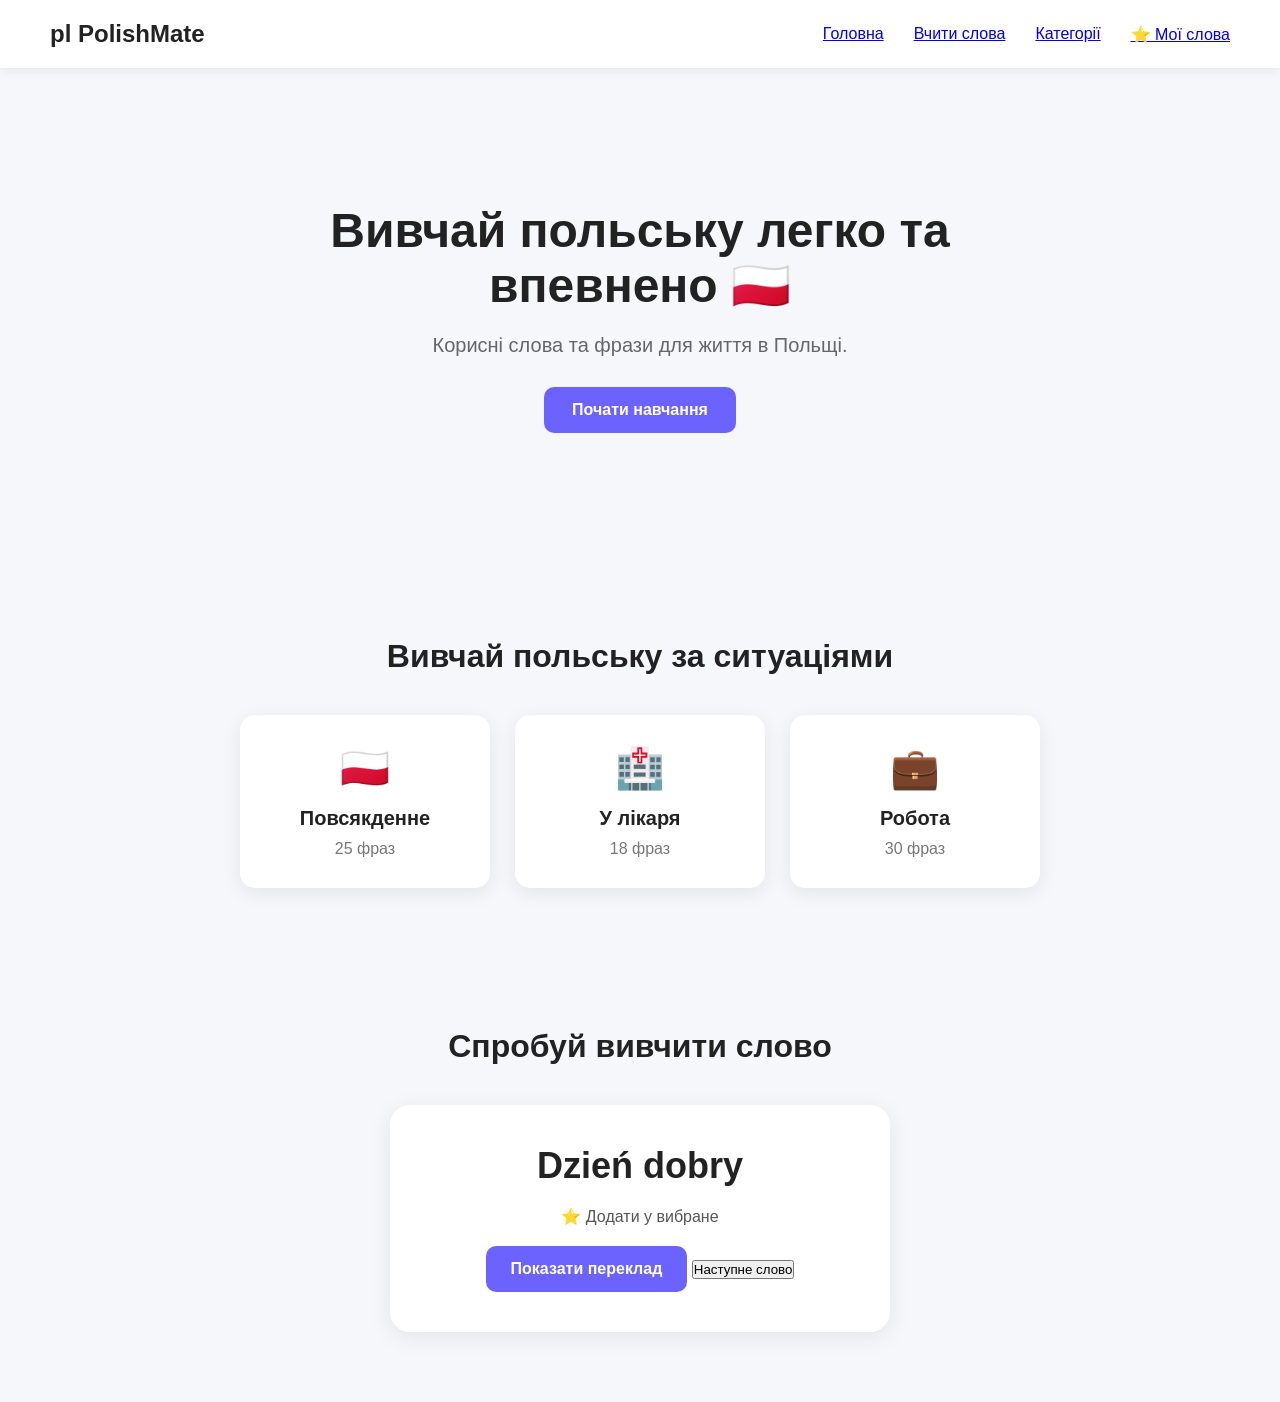
==== index.html @ 399ff8f5 "Search function" ====
<!DOCTYPE html>
<html lang="en">
<head>
    <meta charset="UTF-8">
    <meta name="viewport" content="width=device-width, initial-scale=1.0">
    <title>Document</title>

    <link rel="stylesheet" href="style.css">
</head>


</head>

<body>
    <header class="header">
        <div class="logo">
            pl PolishMate
        </div>

        <nav class="navigation">
            <a href="#">Головна</a>
            <a href="words.html">Вчити слова</a>
            <a href="#">Категорії</a>
            <a href="favorites.html">⭐ Мої слова</a>
        </nav>
    </header>
<section class="hero">

    <div class="hero-content">
        <h1>Вивчай польську легко та впевнено 🇵🇱</h1>
        <p>
            Корисні слова та фрази для життя в Польщі.
        </p>
        <a href="#" class="hero-button">
            Почати навчання
        </a>
    </div>

</section>
<section class="categories">

    <h2>Вивчай польську за ситуаціями</h2>

    <div class="category-list">

        <div class="category-card">
            <div class="category-icon">🇵🇱</div>
            <h3>Повсякденне</h3>
            <p>25 фраз</p>
        </div>

        <div class="category-card">
            <div class="category-icon">🏥</div>
            <h3>У лікаря</h3>
            <p>18 фраз</p>
        </div>

        <div class="category-card">
            <div class="category-icon">💼</div>
            <h3>Робота</h3>
            <p>30 фраз</p>
        </div>

    </div>

</section>

<section class="learning">

    <h2>Спробуй вивчити слово</h2>
    <div class="word-card">
        
        <div class="word">Dzień dobry</div>
        <div class="translation">
            Добрий день
        </div>
        <button id="favoriteWord">
    ⭐ Додати у вибране
        </button>
        <button id="showTranslation">
            Показати переклад
        </button>
        <button id="nextWord">
            Наступне слово
        </button>
        
    </div>
</section>


    <script src="main.js"></script>
</body>
</html>
---- style.css ----
*{
    margin: 0;
    padding: 0;
    box-sizing: border-box;
}

body {
    font-family: Arial, sans-serif;
    background: #f5f7fb;
    color: #222;
}

.header {
    display: flex;
    justify-content: space-between;
    align-items: center;
    padding: 20px 50px;
    background: white;
    box-shadow: 0 2px 10px rgba(0, 0, 0, 0.08);
    transition: 0.3s;
}

.logo{
    font-size: 24px;
    font-weight: bold;
}

.navigation{
    display: flex;
    gap: 30px;
}

.navigation{
    text-decoration: none;
    color: #333;
    transition: 0.2s;
}

.navigation a:hover{
    color: #ff4f81;
    font-weight: bold;
    

}

.hero {
    min-height: 500px;
    display: flex;
    justify-content: center;
    align-items: center;
    text-align: center;
    padding: 50px 20px;
}

.hero-content {
    max-width: 700px;
}

.hero h1 {
    font-size: 48px;
    margin-bottom: 20px;
}

.hero p {
    font-size: 20px;
    color: #666;
    margin-bottom: 30px;
}

.hero-button {
    display: inline-block;
    padding: 14px 28px;
    background: #6c63ff;
    color: white;
    text-decoration: none;
    border-radius: 10px;
    font-weight: bold;
    transition: 0.2s;
}

.hero-button:hover {
    transform: translateY(-2px);
}

.categories {
    padding: 70px 50px;
    text-align: center;
}

.categories h2 {
    font-size: 32px;
    margin-bottom: 40px;
}

.category-list {
    display: flex;
    justify-content: center;
    gap: 25px;
}

.category-card {
    width: 250px;
    padding: 30px;
    background: white;
    border-radius: 15px;
    box-shadow: 0 5px 20px rgba(0, 0, 0, 0.08);
    transition: 0.3s;
    cursor: pointer;
}

.category-card:hover {
    transform: translateY(-10px);
    box-shadow: 0 15px 30px rgba(0, 0, 0, 0.12);
}
.category-icon {
    font-size: 40px;
    margin-bottom: 15px;
}

.category-card h3 {
    font-size: 20px;
    margin-bottom: 10px;
}

.category-card p {
    color: #777;
}

@media (max-width: 768px) {

    .header {
        padding: 20px;
        flex-direction: column;
        gap: 20px;
    }

    .navigation {
        gap: 15px;
        flex-wrap: wrap;
        justify-content: center;
    }

    .hero h1 {
        font-size: 36px;
    }

    .categories {
        padding: 50px 20px;
    }

    .category-list {
        flex-direction: column;
        align-items: center;
    }

    .category-card {
        width: 100%;
        max-width: 350px;
    }
}

.learning {
    padding: 70px 20px;
    text-align: center;
}

.learning h2 {
    font-size: 32px;
    margin-bottom: 40px;
}

.word-card {
    max-width: 500px;
    margin: 0 auto;
    padding: 40px;
    background: white;
    border-radius: 20px;
    box-shadow: 0 5px 25px rgba(0, 0, 0, 0.08);
}

.word {
    font-size: 36px;
    font-weight: bold;
    margin-bottom: 20px;
}

.translation {
    font-size: 22px;
    color: #777;
    margin-bottom: 30px;
}

#showTranslation {
    border: none;
    padding: 14px 25px;
    background: #6c63ff;
    color: white;
    border-radius: 10px;
    font-size: 16px;
    font-weight: bold;
    cursor: pointer;
    transition: 0.2s;
}

#showTranslation:hover {
    background: #554bd8;
}

#favoriteWord {
    display: block;
    margin: 0 auto 20px;
    border: none;
    background: transparent;
    font-size: 16px;
    color: #555;
    cursor: pointer;
    transition: 0.2s;
}

#favoriteWord:hover {
    color: #ff4f81;
}

.favorites-page {
    max-width: 900px;
    margin: 0 auto;
    padding: 70px 20px;
}

.favorites-page h1 {
    text-align: center;
    font-size: 40px;
    margin-bottom: 15px;
}

.favorites-description {
    text-align: center;
    color: #777;
    margin-bottom: 40px;
}

.favorites-list {
    display: flex;
    flex-direction: column;
    gap: 15px;
}

.favorite-card {
    display: flex;
    justify-content: space-between;
    align-items: center;
    padding: 25px;
    background: white;
    border-radius: 15px;
    box-shadow: 0 5px 20px rgba(0, 0, 0, 0.08);
}

.favorite-card h2 {
    margin-bottom: 8px;
}

.favorite-card p {
    color: #777;
    font-size: 18px;
}

.favorite-card button {
    border: none;
    background: transparent;
    font-size: 20px;
    cursor: pointer;
    transition: 0.2s;
}

.favorite-card button:hover {
    transform: scale(1.2);
}

.empty-favorites {
    text-align: center;
    padding: 50px;
    background: white;
    border-radius: 20px;
}

.empty-favorites h2 {
    margin-bottom: 10px;
}

.empty-favorites p {
    color: #777;
    margin-bottom: 25px;
}

.empty-favorites a {
    display: inline-block;
    padding: 12px 25px;
    background: #6c63ff;
    color: white;
    text-decoration: none;
    border-radius: 10px;
}

.words-page {
    max-width: 900px;
    margin: 0 auto;
    padding: 70px 20px;
}

.words-page h1 {
    text-align: center;
    font-size: 40px;
    margin-bottom: 15px;
}

.words-description {
    text-align: center;
    color: #777;
    margin-bottom: 40px;
}

.search-box {
    margin-bottom: 30px;
}

.search-box input {
    width: 100%;
    padding: 16px 20px;
    border: 2px solid #eee;
    border-radius: 12px;
    font-size: 17px;
    outline: none;
    transition: 0.2s;
}

.search-box input:focus {
    border-color: #6c63ff;
}

.words-list {
    display: flex;
    flex-direction: column;
    gap: 15px;
}

.word-list-card {
    padding: 25px;
    background: white;
    border-radius: 15px;
    box-shadow: 0 5px 20px rgba(0, 0, 0, 0.08);
}

.word-list-card h2 {
    margin-bottom: 8px;
}

.word-list-card p {
    color: #777;
    font-size: 18px;
}
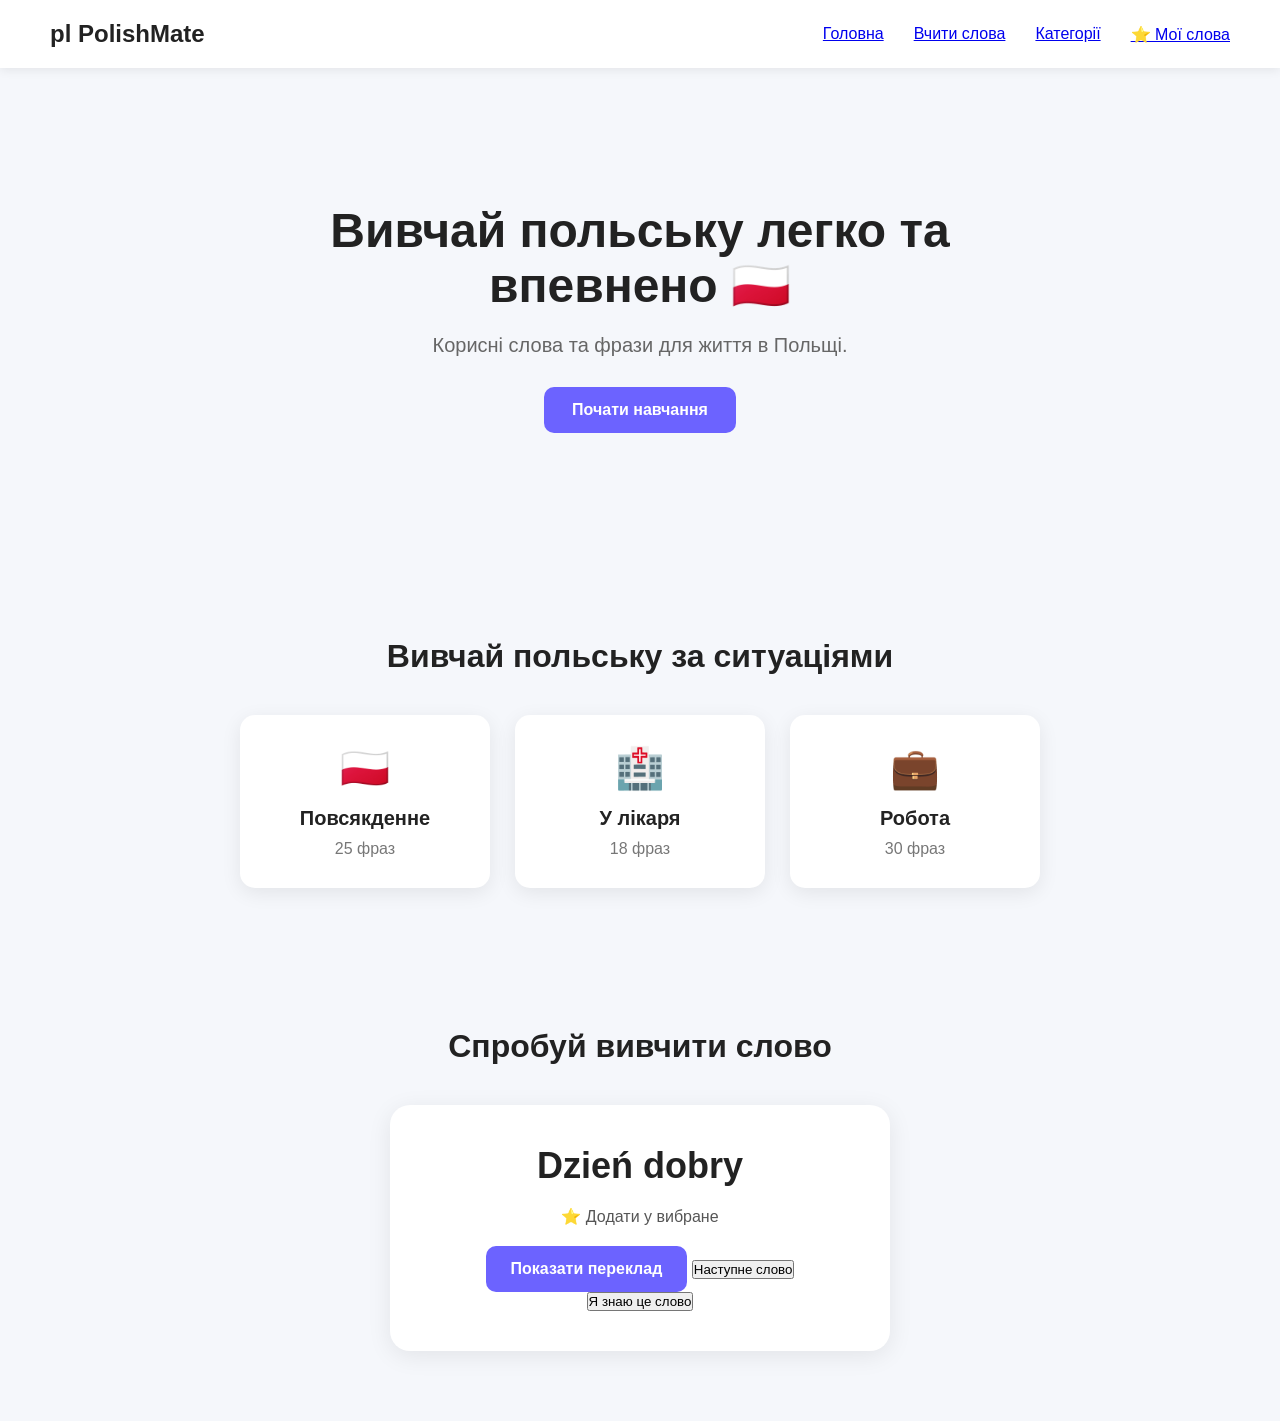
==== commit eb65709d: "Progress metre" ====
--- a/index.html
+++ b/index.html
@@ -66,7 +66,7 @@
 </section>
 
 <section class="learning">
-
+    
     <h2>Спробуй вивчити слово</h2>
     <div class="word-card">
         
@@ -83,11 +83,13 @@
         <button id="nextWord">
             Наступне слово
         </button>
-        
+        <button id="knowWord">
+        Я знаю це слово
+        </button>
     </div>
 </section>
 
+    <script src="main.js"></script>
 
-    <script src="main.js"></script>
 </body>
 </html>
--- a/style.css
+++ b/style.css
@@ -357,4 +357,27 @@
 .word-list-card p {
     color: #777;
     font-size: 18px;
+}
+.category-buttons {
+    display: flex;
+    justify-content: center;
+    flex-wrap: wrap;
+    gap: 10px;
+    margin-bottom: 30px;
+}
+
+.category-buttons button {
+    padding: 10px 18px;
+    border: none;
+    border-radius: 10px;
+    background: white;
+    color: #333;
+    cursor: pointer;
+    font-size: 15px;
+    transition: 0.2s;
+}
+
+.category-buttons button:hover {
+    background: #6c63ff;
+    color: white;
 }
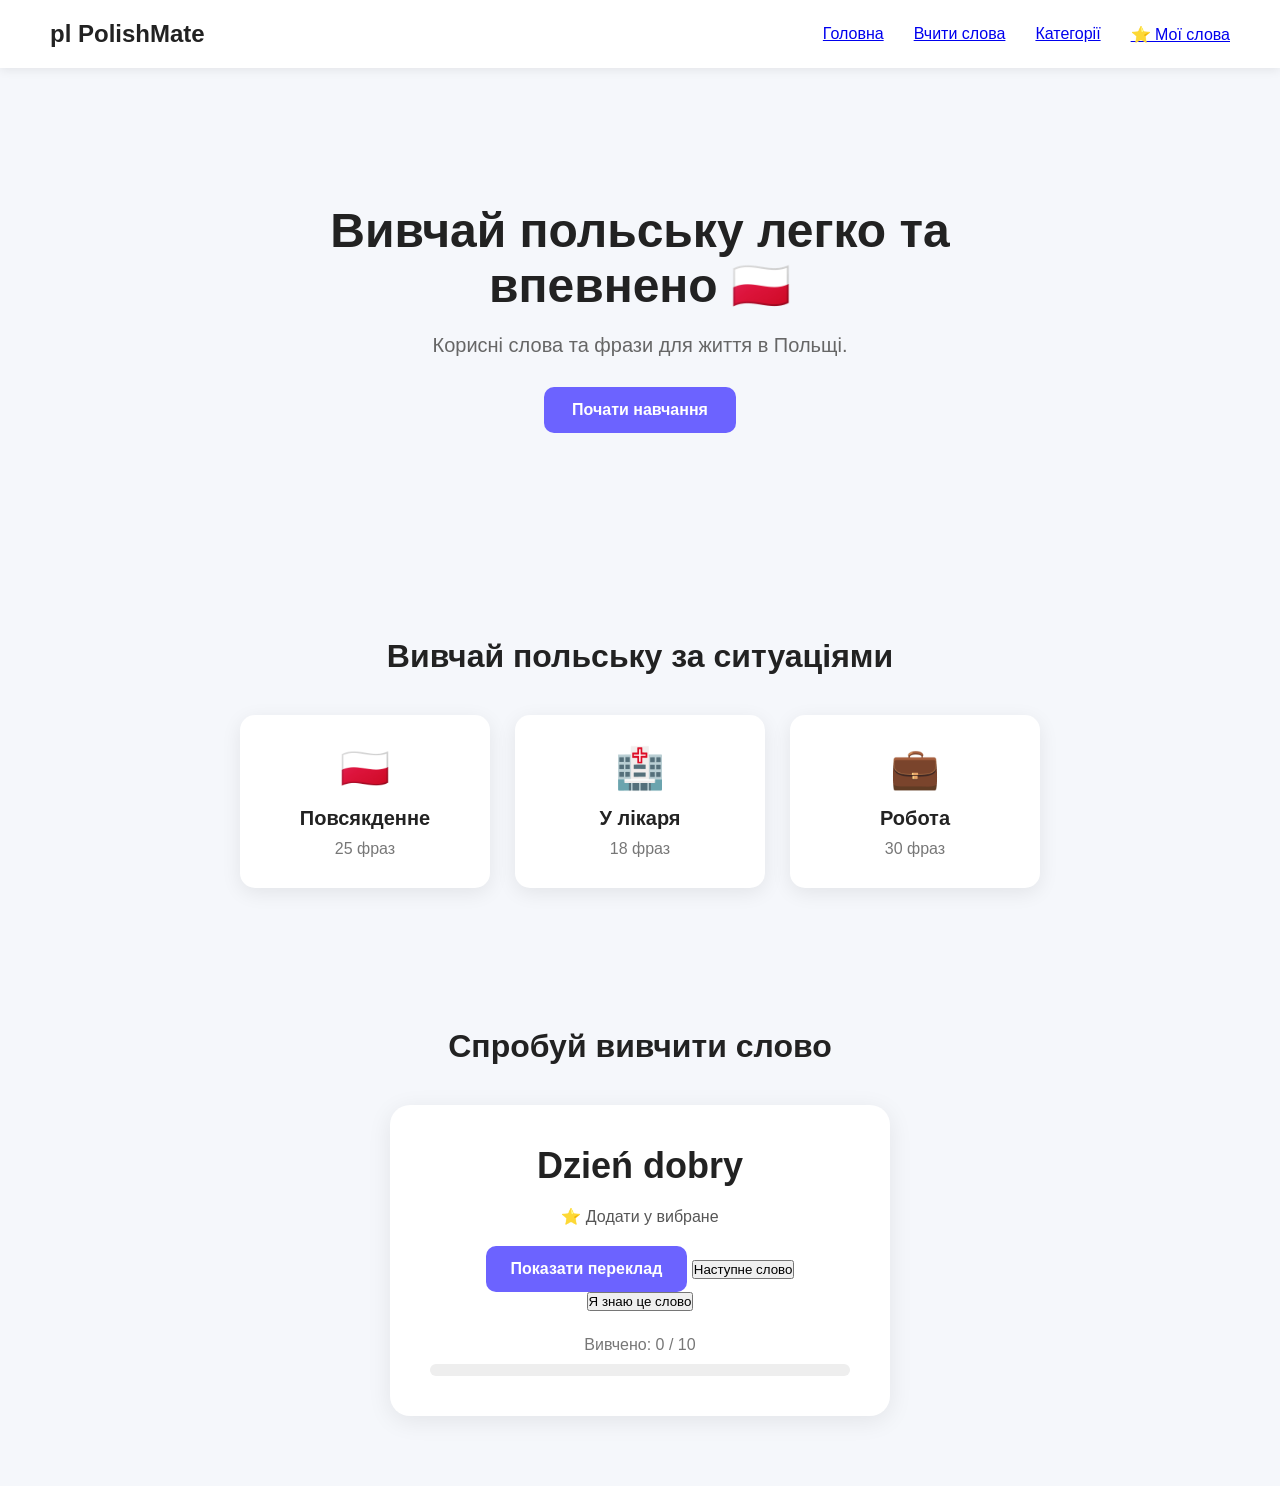
==== commit 51896d6e: "Save progress" ====
--- a/index.html
+++ b/index.html
@@ -1,14 +1,11 @@
 <!DOCTYPE html>
-<html lang="en">
+<html lang="uk">
 <head>
     <meta charset="UTF-8">
     <meta name="viewport" content="width=device-width, initial-scale=1.0">
     <title>Document</title>
 
     <link rel="stylesheet" href="style.css">
-</head>
-
-
 </head>
 
 <body>
@@ -86,6 +83,12 @@
         <button id="knowWord">
         Я знаю це слово
         </button>
+        <div class="progress">
+    Вивчено: <span id="progressCount">0</span> / 10
+</div>
+<div class="progress-bar">
+    <div id="progressFill"></div>
+</div>
     </div>
 </section>
 
--- a/style.css
+++ b/style.css
@@ -380,4 +380,27 @@
 .category-buttons button:hover {
     background: #6c63ff;
     color: white;
+}
+
+.progress {
+    margin-top: 25px;
+    color: #777;
+    font-size: 16px;
+}
+
+.progress-bar {
+    width: 100%;
+    height: 12px;
+    background: #eee;
+    border-radius: 10px;
+    overflow: hidden;
+    margin-top: 10px;
+}
+
+#progressFill {
+    width: 0%;
+    height: 100%;
+    background: #6c63ff;
+    border-radius: 10px;
+    transition: 0.3s;
 }
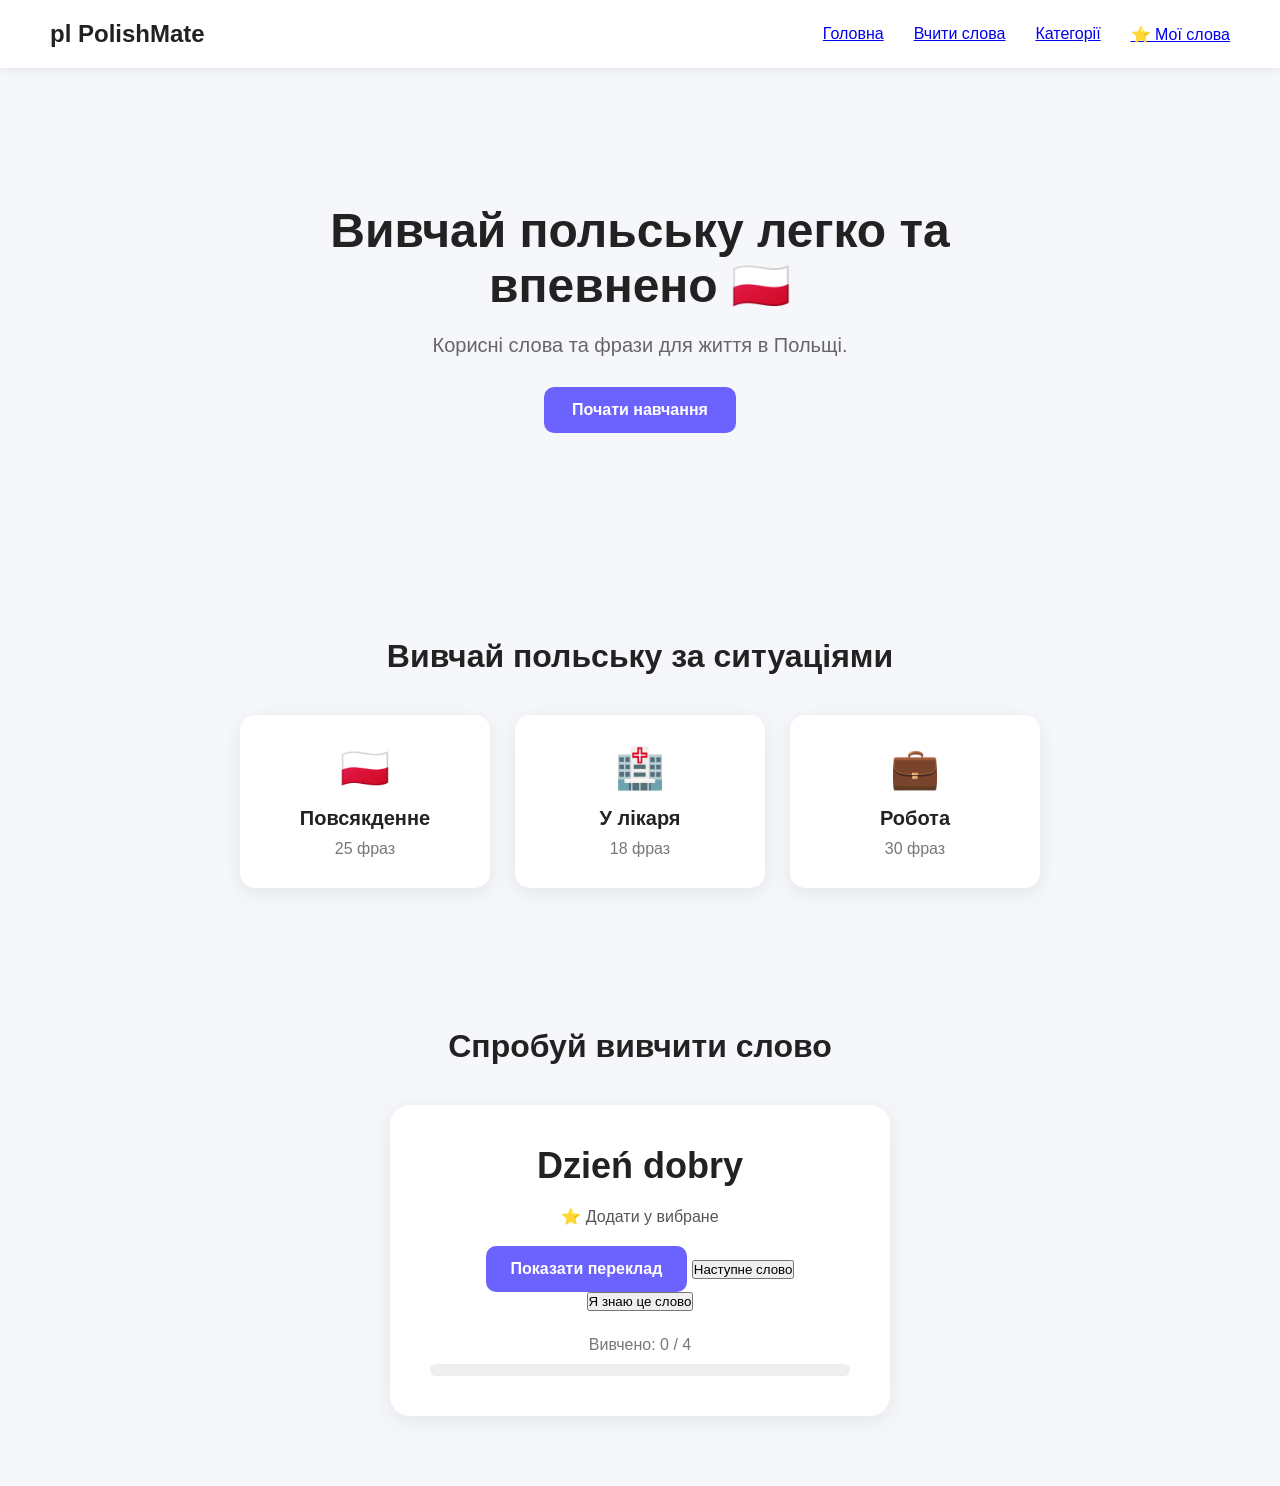
==== commit 59260dfd: "Save progress" ====
--- a/index.html
+++ b/index.html
@@ -84,7 +84,7 @@
         Я знаю це слово
         </button>
         <div class="progress">
-    Вивчено: <span id="progressCount">0</span> / 10
+    Вивчено: <span id="progressCount">0</span> / <span id="progressTotal">0</span>
 </div>
 <div class="progress-bar">
     <div id="progressFill"></div>
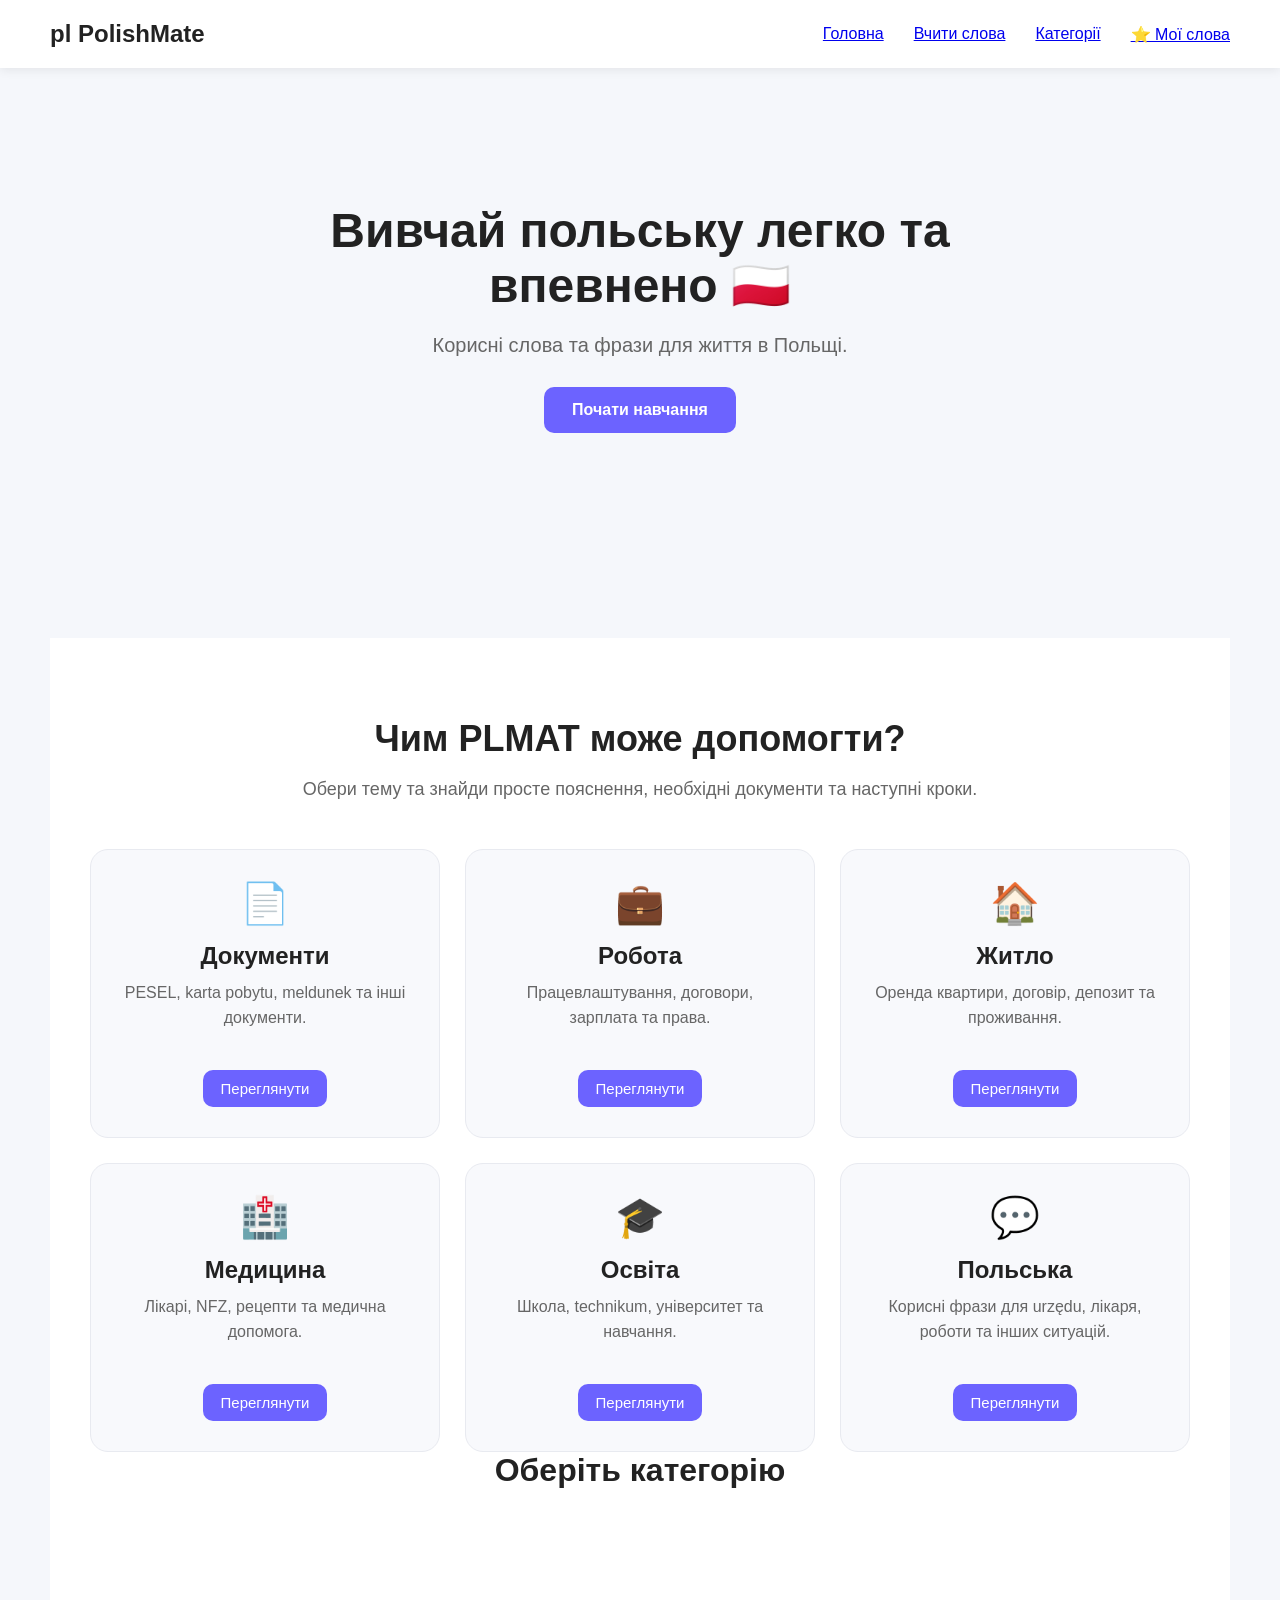
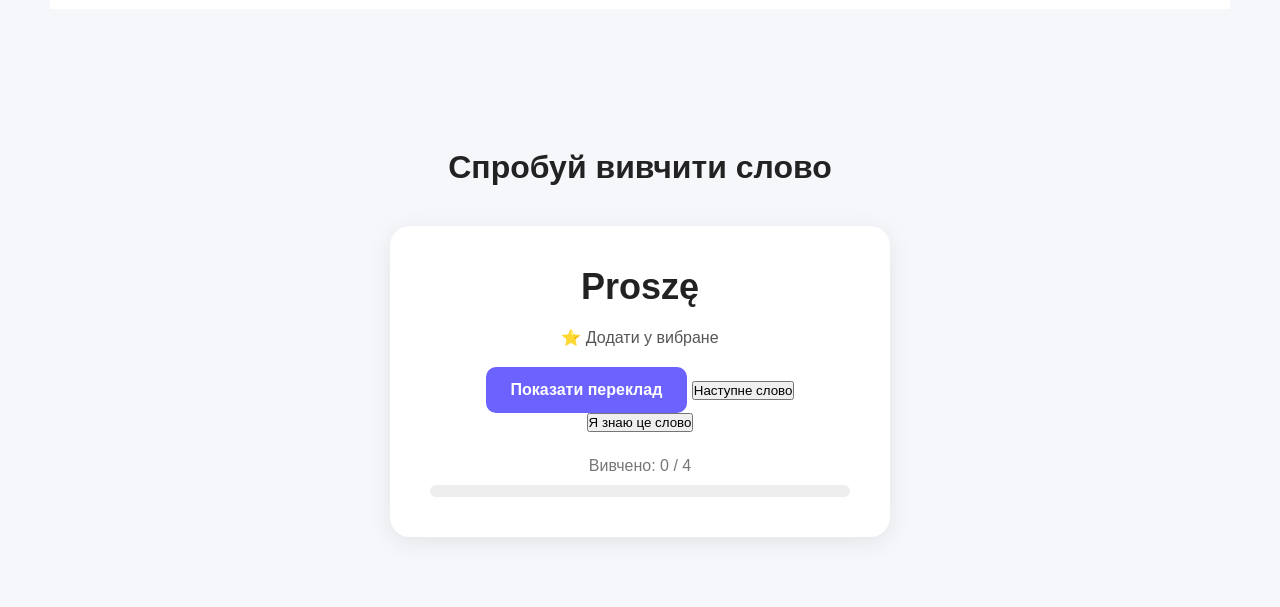
==== commit 75eb5579: "Card" ====
--- a/index.html
+++ b/index.html
@@ -35,30 +35,96 @@
 
 </section>
 <section class="categories">
+<section class="plmat-section">
+    <div class="section-header">
+        <h2>Чим PLMAT може допомогти?</h2>
 
-    <h2>Вивчай польську за ситуаціями</h2>
+        <p>
+            Обери тему та знайди просте пояснення,
+            необхідні документи та наступні кроки.
+        </p>
+    </div>
 
-    <div class="category-list">
+    <div class="plmat-categories">
 
-        <div class="category-card">
-            <div class="category-icon">🇵🇱</div>
-            <h3>Повсякденне</h3>
-            <p>25 фраз</p>
+        <div class="plmat-category" data-category="documents">
+            <div class="plmat-icon">📄</div>
+
+            <h3>Документи</h3>
+
+            <p>
+                PESEL, karta pobytu, meldunek та інші документи.
+            </p>
+
+            <button>Переглянути</button>
         </div>
 
-        <div class="category-card">
-            <div class="category-icon">🏥</div>
-            <h3>У лікаря</h3>
-            <p>18 фраз</p>
+
+        <div class="plmat-category" data-category="work">
+            <div class="plmat-icon">💼</div>
+
+            <h3>Робота</h3>
+
+            <p>
+                Працевлаштування, договори, зарплата та права.
+            </p>
+
+            <button>Переглянути</button>
         </div>
 
-        <div class="category-card">
-            <div class="category-icon">💼</div>
-            <h3>Робота</h3>
-            <p>30 фраз</p>
+
+        <div class="plmat-category" data-category="housing">
+            <div class="plmat-icon">🏠</div>
+
+            <h3>Житло</h3>
+
+            <p>
+                Оренда квартири, договір, депозит та проживання.
+            </p>
+
+            <button>Переглянути</button>
+        </div>
+
+
+        <div class="plmat-category" data-category="medicine">
+            <div class="plmat-icon">🏥</div>
+
+            <h3>Медицина</h3>
+
+            <p>
+                Лікарі, NFZ, рецепти та медична допомога.
+            </p>
+
+            <button>Переглянути</button>
+        </div>
+        <div class="plmat-category" data-category="education">
+            <div class="plmat-icon">🎓</div>
+            <h3>Освіта</h3>
+            <p>
+                Школа, technikum, університет та навчання.
+            </p>
+            <button>Переглянути</button>
+        </div>
+        <div class="plmat-category" data-category="polish">
+            <div class="plmat-icon">💬</div>
+            <h3>Польська</h3>
+            <p>
+                Корисні фрази для urzędu, лікаря, роботи та інших ситуацій.
+            </p>
+            <button>Переглянути</button>
         </div>
 
     </div>
+    <section class="topics-section">
+    <div class="topics-container">
+
+        <h2 id="topicsTitle">Оберіть категорію</h2>
+
+        <div id="topicsList" class="topics-list"></div>
+
+    </div>
+</section>
+</section>
 
 </section>
 
@@ -91,7 +157,7 @@
 </div>
     </div>
 </section>
-
+    <script src="topics.js"></script>
     <script src="main.js"></script>
 
 </body>
--- a/style.css
+++ b/style.css
@@ -403,4 +403,101 @@
     background: #6c63ff;
     border-radius: 10px;
     transition: 0.3s;
+}
+
+.plmat-section {
+    padding: 80px 40px;
+    background: #ffffff;
+}
+
+.section-header {
+    max-width: 700px;
+    margin: 0 auto 45px;
+    text-align: center;
+}
+
+.section-header h2 {
+    font-size: 36px;
+    margin-bottom: 15px;
+}
+
+.section-header p {
+    font-size: 18px;
+    color: #666;
+    line-height: 1.6;
+}
+
+.plmat-categories {
+    max-width: 1200px;
+    margin: 0 auto;
+    display: grid;
+    grid-template-columns: repeat(3, 1fr);
+    gap: 25px;
+}
+
+.plmat-category {
+    padding: 30px;
+    background: #f8f9fc;
+    border-radius: 18px;
+    border: 1px solid #e8eaf0;
+    transition: transform 0.2s ease,
+                box-shadow 0.2s ease;
+}
+
+.plmat-category:hover {
+    transform: translateY(-4px);
+    box-shadow: 0 8px 25px rgba(0, 0, 0, 0.08);
+}
+
+.plmat-icon {
+    font-size: 40px;
+    margin-bottom: 15px;
+}
+
+.plmat-category h3 {
+    font-size: 24px;
+    margin-bottom: 10px;
+}
+
+.plmat-category p {
+    color: #666;
+    line-height: 1.6;
+    min-height: 75px;
+}
+
+.plmat-category button {
+    margin-top: 15px;
+    padding: 10px 18px;
+    border: none;
+    border-radius: 10px;
+    background: #6c63ff;
+    color: white;
+    font-size: 15px;
+    cursor: pointer;
+}
+
+.plmat-category button:hover {
+    opacity: 0.9;
+}
+
+
+@media (max-width: 900px) {
+    .plmat-categories {
+        grid-template-columns: repeat(2, 1fr);
+    }
+}
+
+
+@media (max-width: 600px) {
+    .plmat-section {
+        padding: 60px 20px;
+    }
+
+    .plmat-categories {
+        grid-template-columns: 1fr;
+    }
+
+    .section-header h2 {
+        font-size: 30px;
+    }
 }
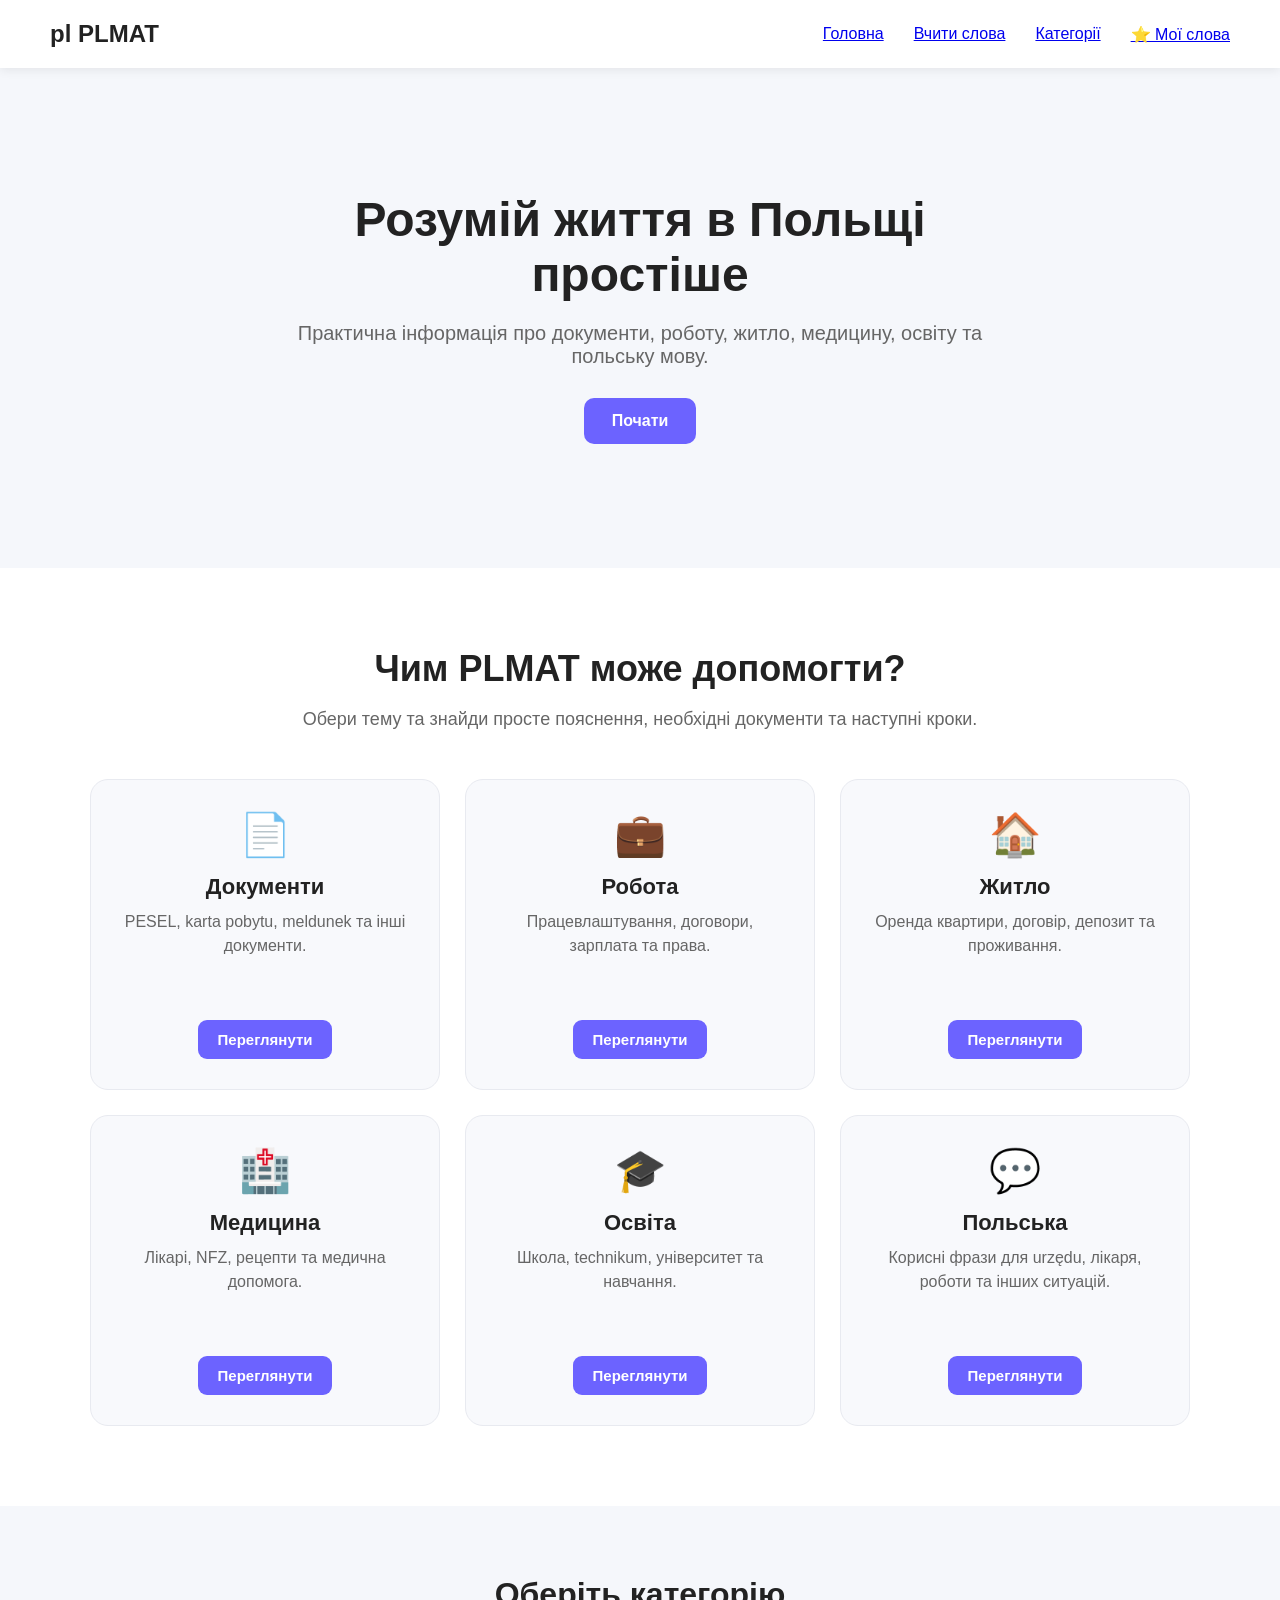
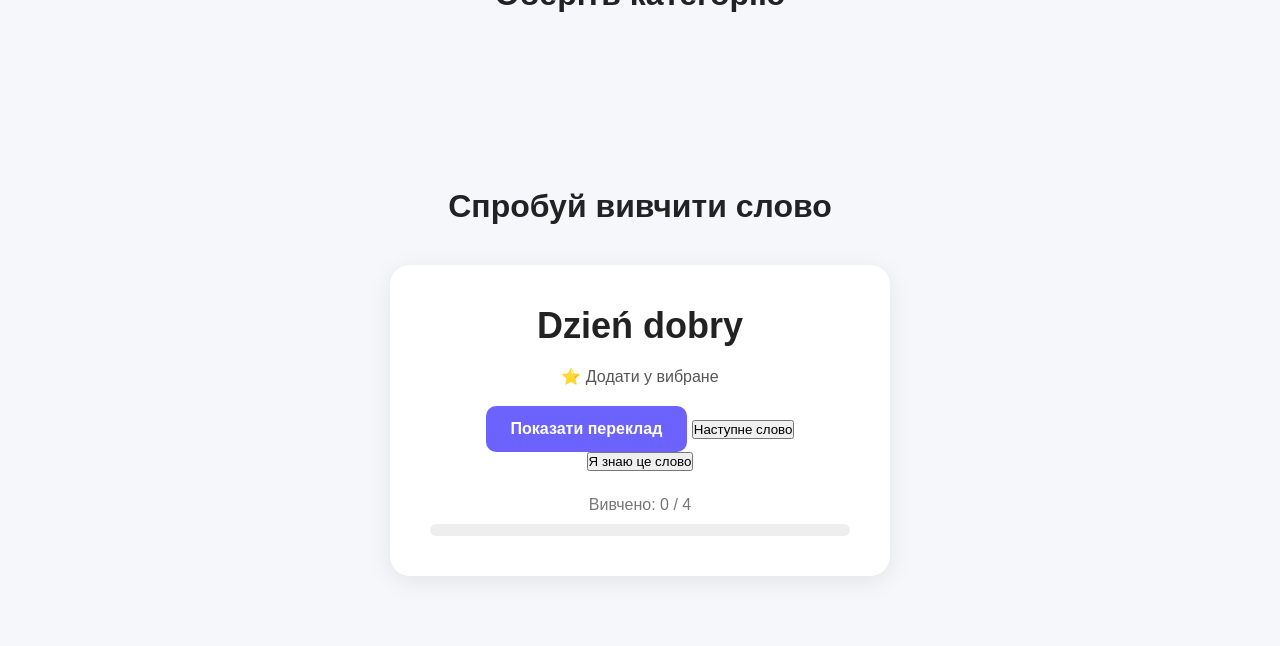
==== commit c774bba8: "Modification" ====
--- a/index.html
+++ b/index.html
@@ -3,162 +3,203 @@
 <head>
     <meta charset="UTF-8">
     <meta name="viewport" content="width=device-width, initial-scale=1.0">
-    <title>Document</title>
-
+    <title>PLMAT — допомога в Польщі</title>
     <link rel="stylesheet" href="style.css">
 </head>
-
 <body>
     <header class="header">
         <div class="logo">
-            pl PolishMate
-        </div>
-
+            pl PLMAT
+        </div>
         <nav class="navigation">
             <a href="#">Головна</a>
             <a href="words.html">Вчити слова</a>
-            <a href="#">Категорії</a>
+            <a href="#plmat">Категорії</a>
             <a href="favorites.html">⭐ Мої слова</a>
         </nav>
     </header>
-<section class="hero">
-
-    <div class="hero-content">
-        <h1>Вивчай польську легко та впевнено 🇵🇱</h1>
-        <p>
-            Корисні слова та фрази для життя в Польщі.
-        </p>
-        <a href="#" class="hero-button">
-            Почати навчання
-        </a>
-    </div>
-
-</section>
-<section class="categories">
-<section class="plmat-section">
-    <div class="section-header">
-        <h2>Чим PLMAT може допомогти?</h2>
-
-        <p>
-            Обери тему та знайди просте пояснення,
-            необхідні документи та наступні кроки.
-        </p>
-    </div>
-
-    <div class="plmat-categories">
-
-        <div class="plmat-category" data-category="documents">
-            <div class="plmat-icon">📄</div>
-
-            <h3>Документи</h3>
+    <section class="hero">
+
+        <div class="hero-content">
+
+            <h1>
+                Розумій життя в Польщі простіше
+            </h1>
 
             <p>
-                PESEL, karta pobytu, meldunek та інші документи.
+                Практична інформація про документи,
+                роботу, житло, медицину, освіту та польську мову.
             </p>
 
-            <button>Переглянути</button>
-        </div>
-
-
-        <div class="plmat-category" data-category="work">
-            <div class="plmat-icon">💼</div>
-
-            <h3>Робота</h3>
-
+            <a href="#plmat" class="hero-button">
+                Почати
+            </a>
+        </div>
+    </section>
+    <section class="plmat-section" id="plmat">
+        <div class="section-header">
+            <h2>
+                Чим PLMAT може допомогти?
+            </h2>
             <p>
-                Працевлаштування, договори, зарплата та права.
+                Обери тему та знайди просте пояснення,
+                необхідні документи та наступні кроки.
             </p>
-
-            <button>Переглянути</button>
-        </div>
-
-
-        <div class="plmat-category" data-category="housing">
-            <div class="plmat-icon">🏠</div>
-
-            <h3>Житло</h3>
-
-            <p>
-                Оренда квартири, договір, депозит та проживання.
-            </p>
-
-            <button>Переглянути</button>
-        </div>
-
-
-        <div class="plmat-category" data-category="medicine">
-            <div class="plmat-icon">🏥</div>
-
-            <h3>Медицина</h3>
-
-            <p>
-                Лікарі, NFZ, рецепти та медична допомога.
-            </p>
-
-            <button>Переглянути</button>
-        </div>
-        <div class="plmat-category" data-category="education">
-            <div class="plmat-icon">🎓</div>
-            <h3>Освіта</h3>
-            <p>
-                Школа, technikum, університет та навчання.
-            </p>
-            <button>Переглянути</button>
-        </div>
-        <div class="plmat-category" data-category="polish">
-            <div class="plmat-icon">💬</div>
-            <h3>Польська</h3>
-            <p>
-                Корисні фрази для urzędu, лікаря, роботи та інших ситуацій.
-            </p>
-            <button>Переглянути</button>
-        </div>
-
-    </div>
+        </div>
+        <div class="plmat-categories">
+
+            <div class="plmat-category" data-category="documents">
+
+                <div class="plmat-icon">
+                    📄
+                </div>
+
+                <h3>
+                    Документи
+                </h3>
+
+                <p>
+                    PESEL, karta pobytu, meldunek
+                    та інші документи.
+                </p>
+
+                <button>
+                    Переглянути
+                </button>
+
+            </div>
+
+                <div class="plmat-category" data-category="work">
+                <div class="plmat-icon">
+                    💼
+                </div>
+                <h3>
+                    Робота
+                </h3>
+                <p>
+                    Працевлаштування, договори,
+                    зарплата та права.
+                </p>
+                <button>
+                    Переглянути
+                </button>
+
+            </div>
+
+
+            <div class="plmat-category" data-category="housing">
+                <div class="plmat-icon">
+                    🏠
+                </div>
+                <h3>
+                    Житло
+                </h3>
+                <p>
+                    Оренда квартири, договір,
+                    депозит та проживання.
+                </p>
+                <button>
+                    Переглянути
+                </button>
+
+            </div>
+            <div class="plmat-category" data-category="medicine">
+
+                <div class="plmat-icon">
+                    🏥
+                </div>
+                <h3>
+                    Медицина
+                </h3>
+                <p>
+                    Лікарі, NFZ, рецепти
+                    та медична допомога.
+                </p>
+                <button>
+                    Переглянути
+                </button>
+            </div>
+            <div class="plmat-category" data-category="education">
+                <div class="plmat-icon">
+                    🎓
+                </div>
+                <h3>
+                    Освіта
+                </h3>
+                <p>
+                    Школа, technikum,
+                    університет та навчання.
+                </p>
+                <button>
+                    Переглянути
+                </button>
+            </div>
+            <div class="plmat-category" data-category="polish">
+                <div class="plmat-icon">
+                    💬
+                </div>
+                <h3>
+                    Польська
+                </h3>
+                <p>
+                    Корисні фрази для urzędu,
+                    лікаря, роботи та інших ситуацій.
+                </p>
+                <button>
+                    Переглянути
+                </button>
+            </div>
+        </div>
+    </section>
     <section class="topics-section">
-    <div class="topics-container">
-
-        <h2 id="topicsTitle">Оберіть категорію</h2>
-
-        <div id="topicsList" class="topics-list"></div>
-
-    </div>
-</section>
-</section>
-
-</section>
-
-<section class="learning">
-    
-    <h2>Спробуй вивчити слово</h2>
-    <div class="word-card">
-        
-        <div class="word">Dzień dobry</div>
-        <div class="translation">
-            Добрий день
-        </div>
-        <button id="favoriteWord">
-    ⭐ Додати у вибране
-        </button>
-        <button id="showTranslation">
-            Показати переклад
-        </button>
-        <button id="nextWord">
-            Наступне слово
-        </button>
-        <button id="knowWord">
-        Я знаю це слово
-        </button>
-        <div class="progress">
-    Вивчено: <span id="progressCount">0</span> / <span id="progressTotal">0</span>
-</div>
-<div class="progress-bar">
-    <div id="progressFill"></div>
-</div>
-    </div>
-</section>
+        <div class="topics-container">
+            <h2 id="topicsTitle">
+                Оберіть категорію
+            </h2>
+            <div id="topicsList" class="topics-list"></div>
+        </div>
+    </section>
+    <section class="learning">
+        <h2>
+            Спробуй вивчити слово
+        </h2>
+        <div class="word-card">
+            <div class="word">
+                Dzień dobry
+            </div>
+            <div class="translation">
+                Добрий день
+            </div>
+            <button id="favoriteWord">
+                ⭐ Додати у вибране
+            </button>
+            <button id="showTranslation">
+                Показати переклад
+            </button>
+            <button id="nextWord">
+                Наступне слово
+            </button>
+            <button id="knowWord">
+                Я знаю це слово
+            </button>
+            <div class="progress">
+                Вивчено:
+                <span id="progressCount">
+                    0
+                </span>
+                /
+                <span id="progressTotal">
+                    0
+                </span>
+            </div>
+            <div class="progress-bar">
+                <div id="progressFill"></div>
+            </div>
+        </div>
+    </section>
     <script src="topics.js"></script>
     <script src="main.js"></script>
 
 </body>
+
 </html>
--- a/style.css
+++ b/style.css
@@ -434,7 +434,6 @@
     grid-template-columns: repeat(3, 1fr);
     gap: 25px;
 }
-
 .plmat-category {
     padding: 30px;
     background: #f8f9fc;
@@ -443,28 +442,23 @@
     transition: transform 0.2s ease,
                 box-shadow 0.2s ease;
 }
-
 .plmat-category:hover {
     transform: translateY(-4px);
     box-shadow: 0 8px 25px rgba(0, 0, 0, 0.08);
 }
-
 .plmat-icon {
     font-size: 40px;
     margin-bottom: 15px;
 }
-
 .plmat-category h3 {
     font-size: 24px;
     margin-bottom: 10px;
 }
-
 .plmat-category p {
     color: #666;
     line-height: 1.6;
     min-height: 75px;
 }
-
 .plmat-category button {
     margin-top: 15px;
     padding: 10px 18px;
@@ -475,29 +469,259 @@
     font-size: 15px;
     cursor: pointer;
 }
-
 .plmat-category button:hover {
     opacity: 0.9;
 }
-
-
 @media (max-width: 900px) {
     .plmat-categories {
         grid-template-columns: repeat(2, 1fr);
     }
 }
-
-
 @media (max-width: 600px) {
     .plmat-section {
         padding: 60px 20px;
     }
-
     .plmat-categories {
         grid-template-columns: 1fr;
     }
-
     .section-header h2 {
         font-size: 30px;
     }
+}
+.back-to-topics {
+    border: none;
+    background: none;
+    padding: 0;
+    margin-bottom: 25px;
+    font-size: 16px;
+    color: #6c63ff;
+    cursor: pointer;
+}
+.back-to-topics:hover {
+    text-decoration: underline;
+}
+.plmat-section {
+    padding: 80px 30px;
+    background: #ffffff;
+}
+.section-header {
+    max-width: 700px;
+    margin: 0 auto 45px;
+    text-align: center;
+}
+.section-header h2 {
+    font-size: 36px;
+    margin-bottom: 15px;
+}
+.section-header p {
+    color: #666;
+    font-size: 18px;
+    line-height: 1.6;
+}
+.plmat-categories {
+    max-width: 1100px;
+    margin: 0 auto;
+    display: grid;
+    grid-template-columns: repeat(3, 1fr);
+    gap: 25px;
+}
+
+.plmat-category {
+    padding: 30px;
+    background: #f8f9fc;
+    border: 1px solid #e8eaf0;
+    border-radius: 18px;
+    text-align: center;
+    transition: 0.2s;
+}
+.plmat-category:hover {
+    transform: translateY(-4px);
+    box-shadow: 0 10px 25px rgba(0, 0, 0, 0.07);
+}
+.plmat-icon {
+    font-size: 42px;
+    margin-bottom: 15px;
+}
+.plmat-category h3 {
+    font-size: 22px;
+    margin-bottom: 10px;
+}
+.plmat-category p {
+    color: #666;
+    line-height: 1.5;
+    margin-bottom: 20px;
+}
+.plmat-category button {
+    border: none;
+    padding: 11px 20px;
+    background: #6c63ff;
+    color: white;
+    border-radius: 9px;
+    font-size: 15px;
+    font-weight: bold;
+    cursor: pointer;
+    transition: 0.2s;
+}
+.plmat-category button:hover {
+    background: #554bd8;
+}
+.topics-section {
+    padding: 70px 30px;
+    background: #f5f7fb;
+}
+.topics-container {
+    max-width: 1100px;
+    margin: 0 auto;
+}
+
+.topics-container > h2 {
+    text-align: center;
+    font-size: 32px;
+    margin-bottom: 35px;
+}
+.topics-list {
+    display: grid;
+    grid-template-columns: repeat(3, 1fr);
+    gap: 20px;
+}
+.topic-card {
+    padding: 25px;
+    background: white;
+    border: 1px solid #e8eaf0;
+    border-radius: 16px;
+    text-align: center;
+}
+.topic-icon {
+    font-size: 38px;
+    margin-bottom: 12px;
+}
+.topic-card h3 {
+    margin-bottom: 10px;
+    font-size: 21px;
+}
+.topic-card p {
+    color: #666;
+    line-height: 1.5;
+    margin-bottom: 20px;
+}
+.topic-card button {
+    border: none;
+    padding: 10px 18px;
+    background: #6c63ff;
+    color: white;
+    border-radius: 9px;
+    cursor: pointer;
+    font-weight: bold;
+}
+.topic-card button:hover {
+    background: #554bd8;
+}
+.topic-details {
+    grid-column: 1 / -1;
+    max-width: 50px;
+    width: 100%;
+    margin: 0 auto;
+    padding: 40px;
+    background: white;
+    border-radius: 20px;
+    border: 1px solid #e8eaf0;
+}
+.topic-details-icon {
+    font-size: 50px;
+    margin-bottom: 15px;
+}
+.topic-details h2 {
+    font-size: 32px;
+    margin-bottom: 10px;
+}
+.topic-description {
+    color: #666;
+    font-size: 17px;
+    line-height: 1.6;
+    margin-bottom: 35px;
+}
+.topic-details section {
+    margin-top: 30px;
+}
+.topic-details section h3 {
+    margin-bottom: 15px;
+}
+.topic-details ol,
+.topic-details ul {
+    padding-left: 25px;
+    line-height: 1.8;
+}
+.phrase {
+    display: flex;
+    flex-direction: column;
+    padding: 15px;
+    margin-top: 10px;
+    background: #f5f7fb;
+    border-radius: 10px;
+}
+.phrase strong {
+    font-size: 16px;
+}
+.phrase span {
+    margin-top: 5px;
+    color: #666;
+}
+.topic-source {
+    margin-top: 40px;
+    padding-top: 25px;
+    border-top: 1px solid #e8eaf0;
+}
+.topic-source p {
+    color: #777;
+    margin-bottom: 12px;
+}
+.topic-source a {
+    color: #6c63ff;
+    text-decoration: none;
+    font-weight: 600;
+}
+.topic-source a:hover {
+    text-decoration: underline;
+}
+.back-to-topics {
+    border: none;
+    background: none;
+    padding: 0;
+    margin-bottom: 25px;
+    color: #6c63ff;
+    font-size: 16px;
+    cursor: pointer;
+}
+.back-to-topics:hover {
+    text-decoration: underline;
+}
+@media (max-width: 900px) {
+    .plmat-categories {
+        grid-template-columns: repeat(2, 1fr);
+    }
+    .topics-list {
+        grid-template-columns: repeat(2, 1fr);
+    }
+
+}
+@media (max-width: 600px) {
+    .plmat-section {
+        padding: 60px 20px;
+    }
+    .section-header h2 {
+        font-size: 30px;
+    }
+    .plmat-categories {
+        grid-template-columns: 1fr;
+    }
+    .topics-section {
+        padding: 50px 20px;
+    }
+    .topics-list {
+        grid-template-columns: 1fr;
+    }
+    .topic-details {
+        padding: 25px;
+    }
+
 }
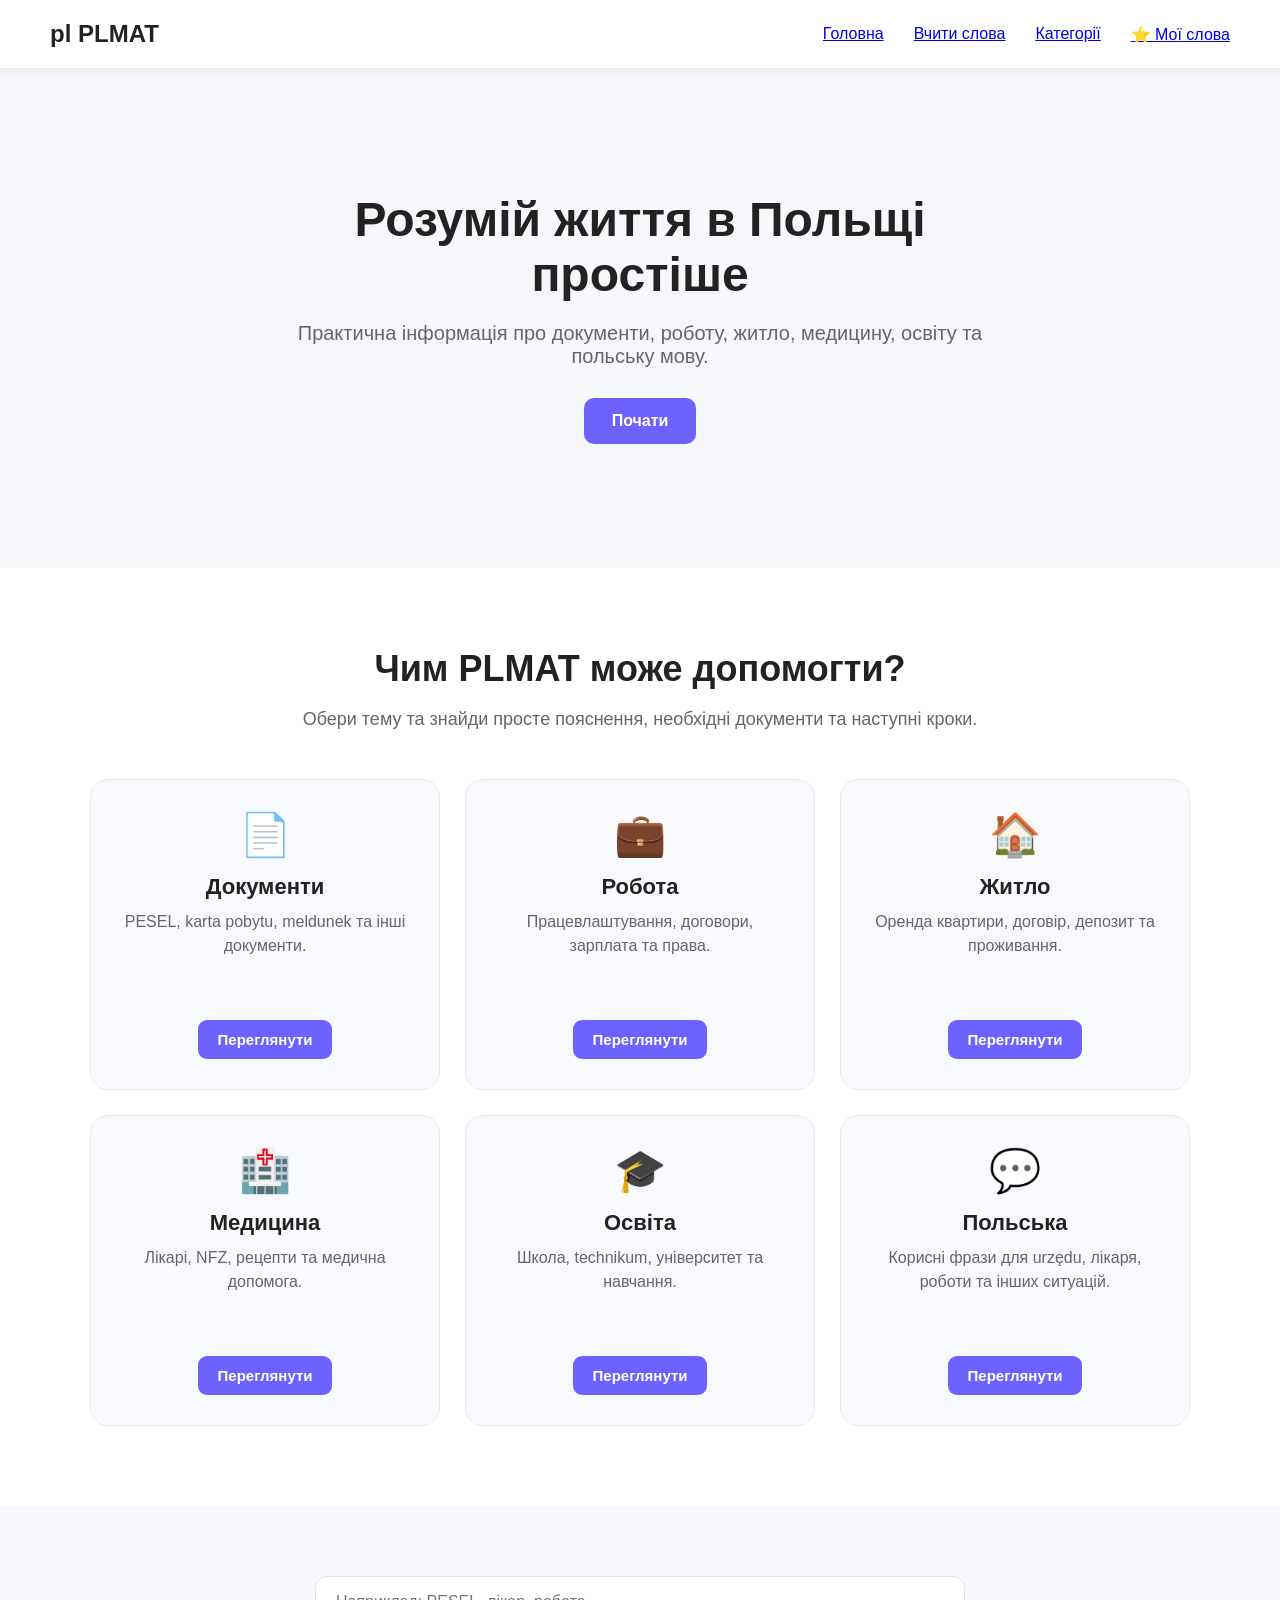
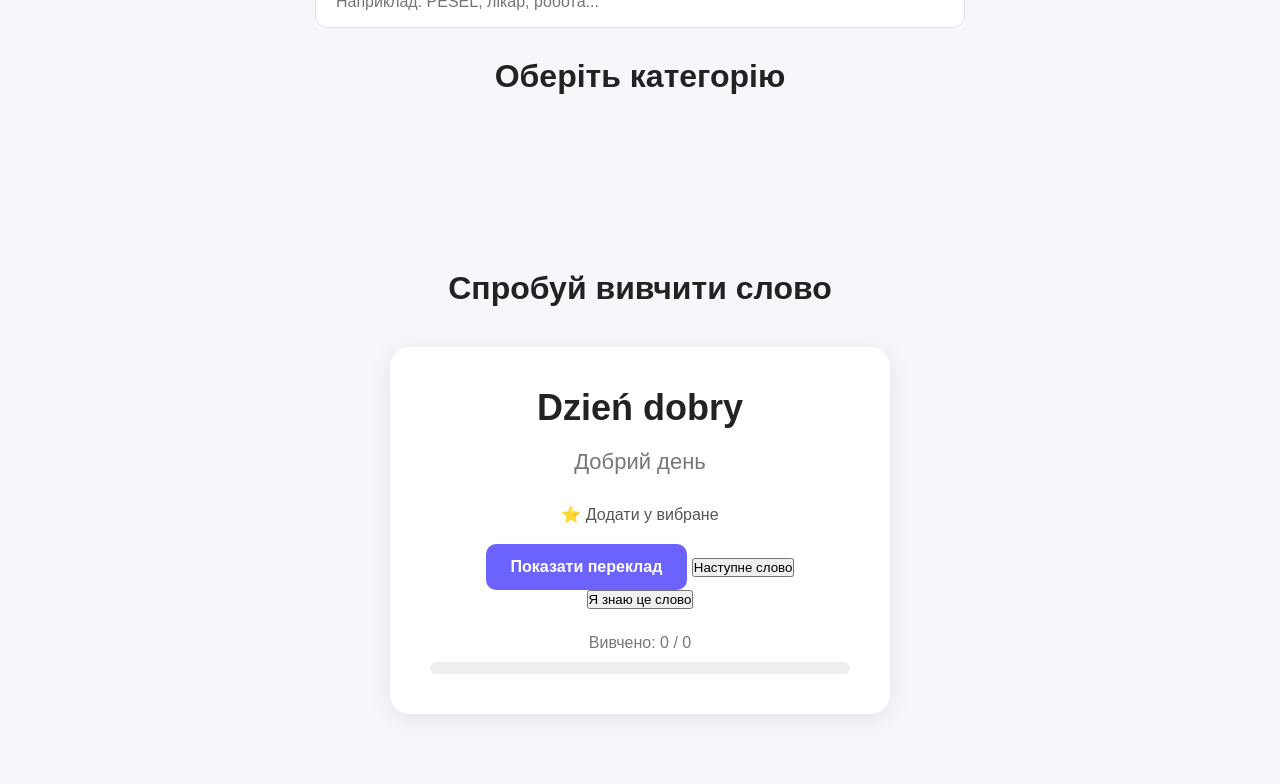
==== commit 121e1243: "funktion" ====
--- a/index.html
+++ b/index.html
@@ -153,6 +153,12 @@
     </section>
     <section class="topics-section">
         <div class="topics-container">
+            <div class="plmat-search">
+    <input
+        type="text"
+        id="plmatSearch"
+        placeholder="Наприклад: PESEL, лікар, робота...">
+</div>
             <h2 id="topicsTitle">
                 Оберіть категорію
             </h2>
--- a/style.css
+++ b/style.css
@@ -724,4 +724,28 @@
         padding: 25px;
     }
 
+}
+
+.plmat-search {
+    max-width: 650px;
+    margin: 0 auto 30px;
+}
+
+.plmat-search input {
+    width: 100%;
+
+    box-sizing: border-box;
+
+    padding: 16px 20px;
+
+    border: 1px solid #dfe2ea;
+    border-radius: 12px;
+
+    font-size: 16px;
+
+    outline: none;
+}
+
+.plmat-search input:focus {
+    border-color: #6c63ff;
 }
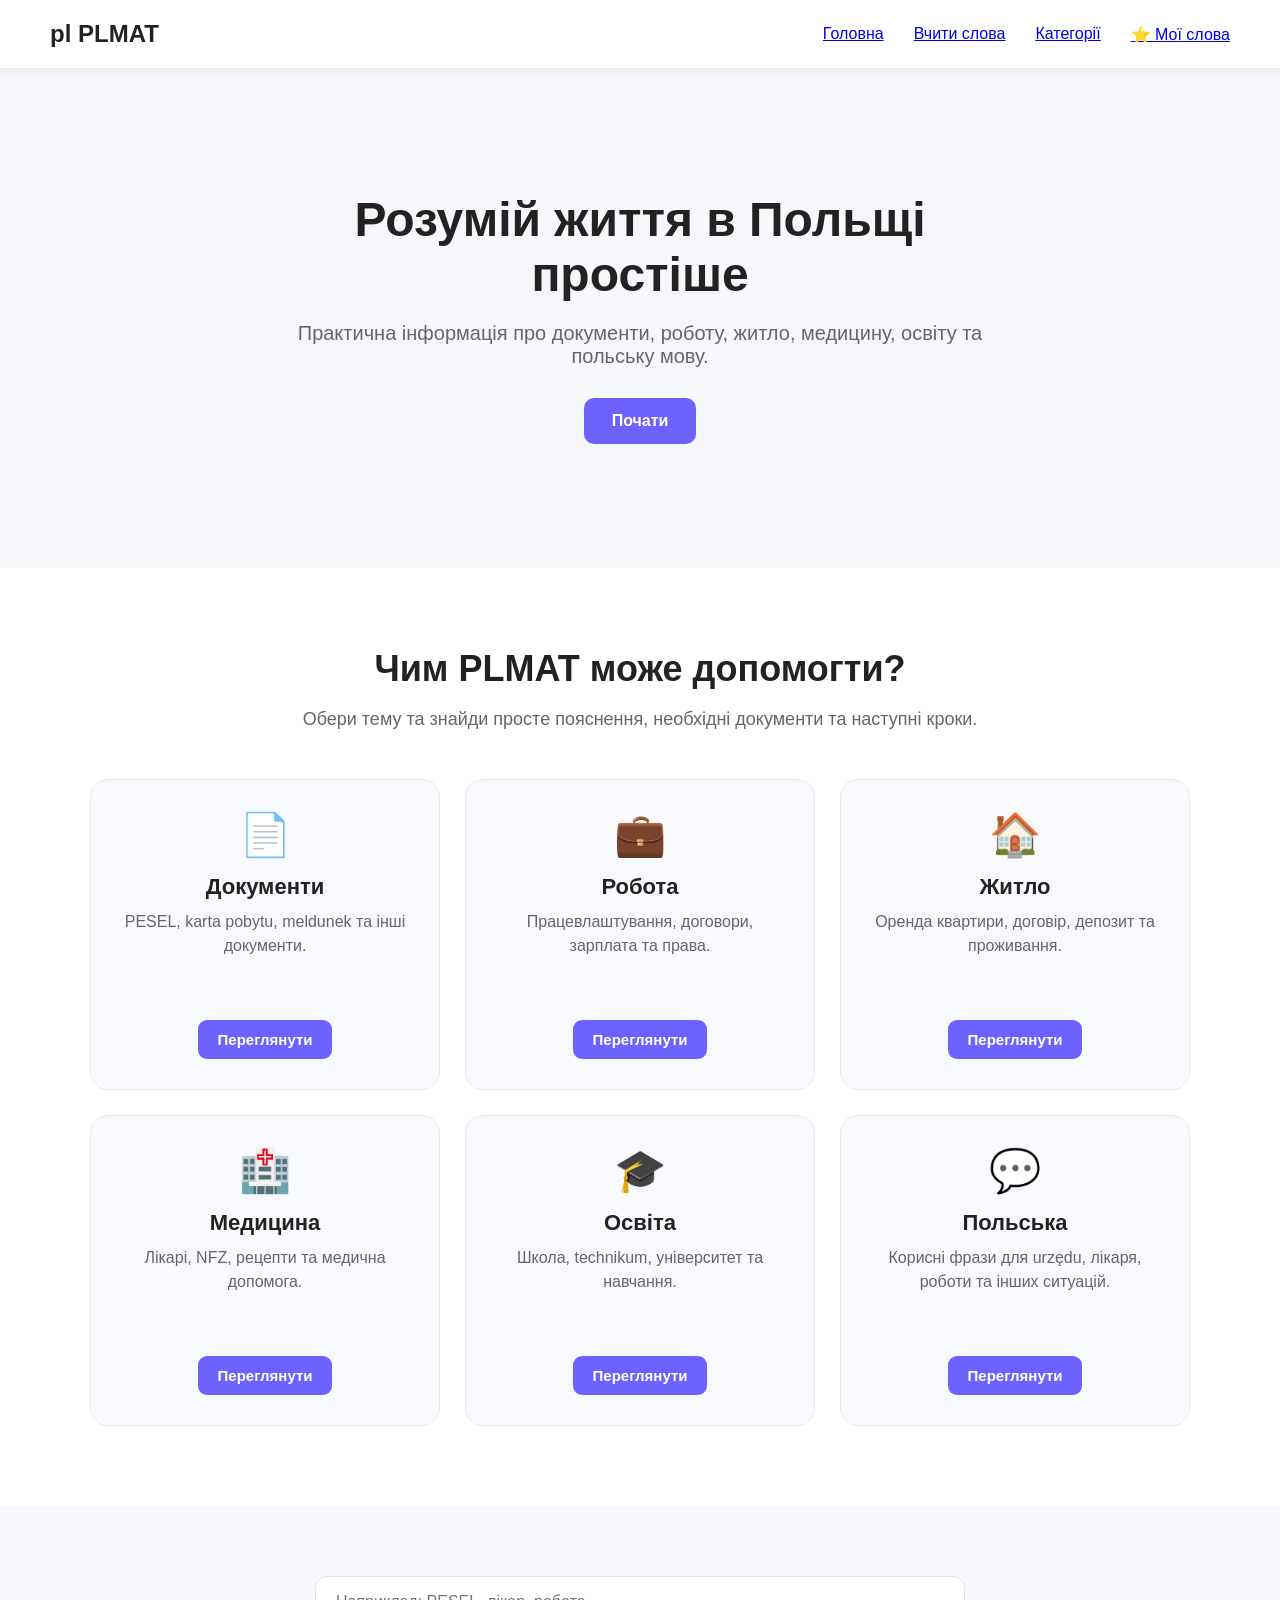
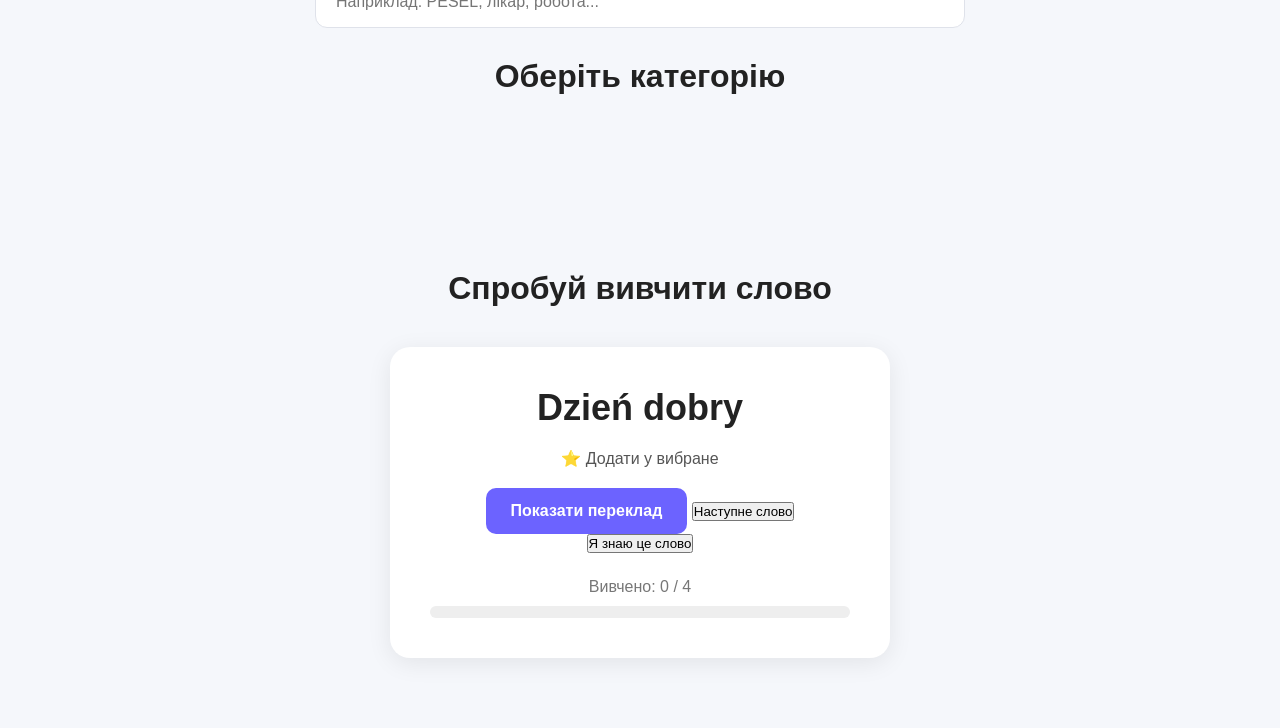
==== commit 0b4c2f52: "Information" ====
--- a/index.html
+++ b/index.html
@@ -204,8 +204,6 @@
         </div>
     </section>
     <script src="topics.js"></script>
-    <script src="main.js"></script>
-
+<script src="main.js"></script>
 </body>
-
 </html>
